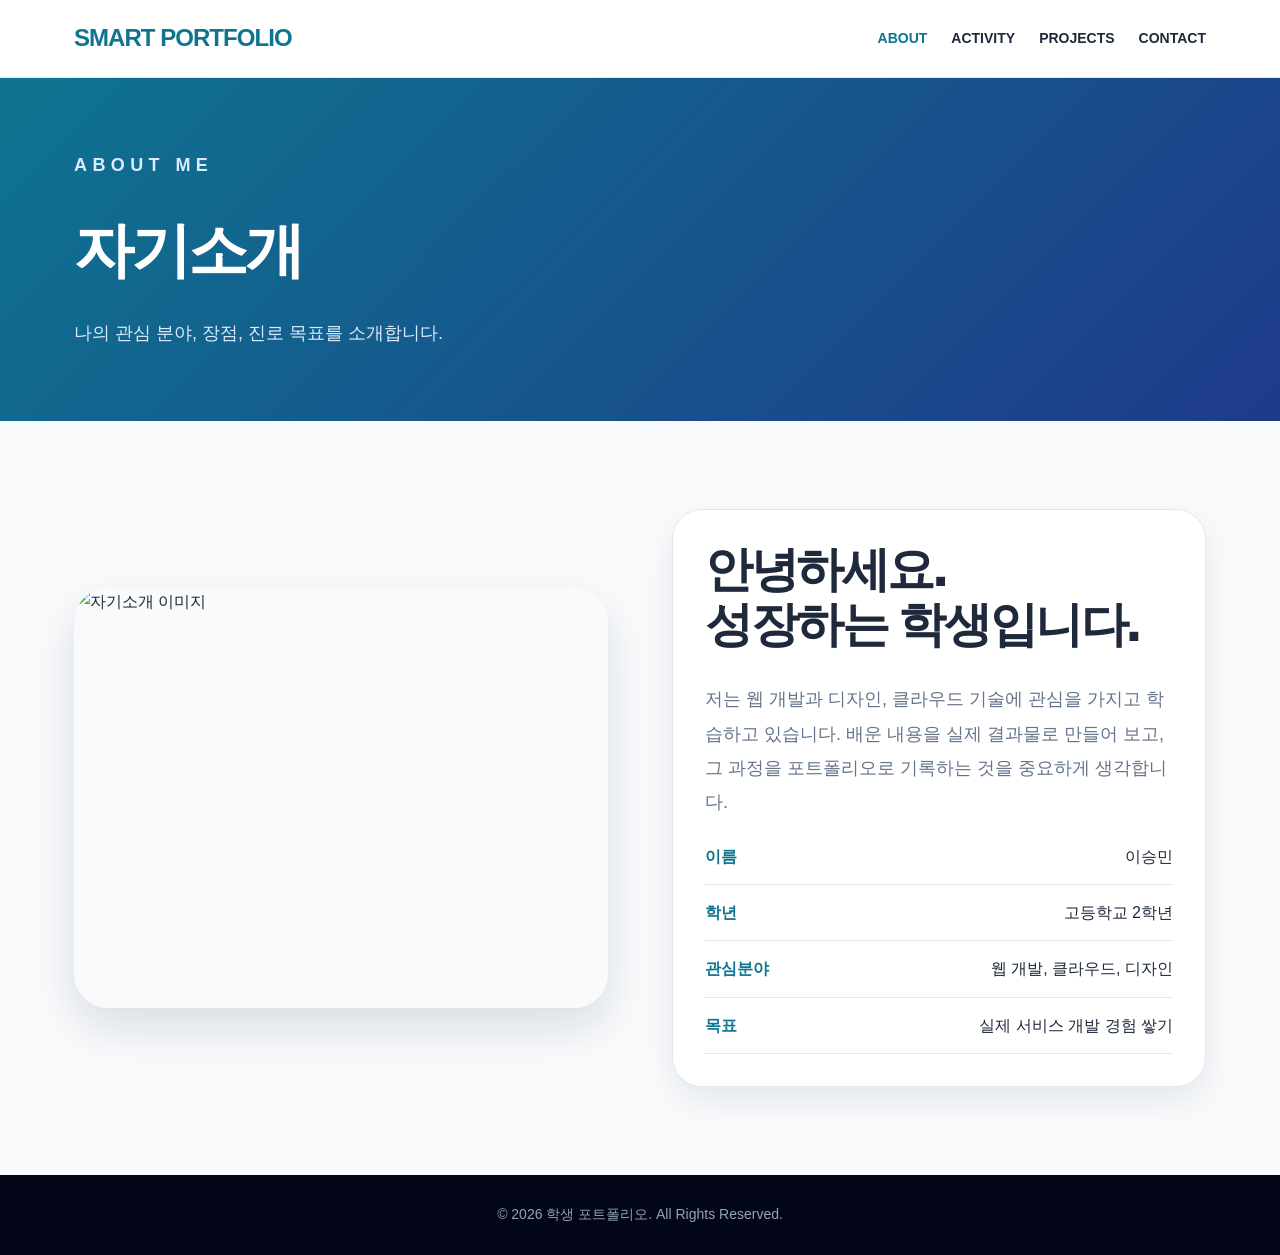
==== about.html @ 68219c9e "Add files via upload" ====
<!DOCTYPE html>
<html lang="ko">
<head>
  <meta charset="UTF-8" />
  <meta name="viewport" content="width=device-width, initial-scale=1.0" />
  <title>자기소개 | 학생 포트폴리오</title>
  <link rel="stylesheet" href="css/style.css" />
</head>
<body>
  <header>
  <nav class="nav">
    <a href="index.html" class="logo">SMART PORTFOLIO</a>
    <ul class="menu">
      <li><a href="about.html" class="active">ABOUT</a></li>
      <li><a href="activity.html" class="">ACTIVITY</a></li>
      <li><a href="projects.html" class="">PROJECTS</a></li>
      <li><a href="contact.html" class="">CONTACT</a></li>
    </ul>
  </nav>
</header>
  <div class="page-title">
    <div class="page-title-inner">
      <p class="eyebrow">About Me</p>
      <h1>자기소개</h1>
      <p>나의 관심 분야, 장점, 진로 목표를 소개합니다.</p>
    </div>
  </div>

  <main>
    <section class="two-grid">
      <div class="detail-image">
        <img src="https://images.unsplash.com/photo-1522202176988-66273c2fd55f?q=80&w=1200&auto=format&fit=crop" alt="자기소개 이미지">
      </div>
      <div class="card">
        <h2 class="section-title">안녕하세요.<br>성장하는 학생입니다.</h2>
        <p class="lead">
          저는 웹 개발과 디자인, 클라우드 기술에 관심을 가지고 학습하고 있습니다. 배운 내용을 실제 결과물로 만들어 보고, 그 과정을 포트폴리오로 기록하는 것을 중요하게 생각합니다.
        </p>
        <div class="info-list">
          <div class="info-item"><strong>이름</strong><span>이승민</span></div>
          <div class="info-item"><strong>학년</strong><span>고등학교 2학년</span></div>
          <div class="info-item"><strong>관심분야</strong><span>웹 개발, 클라우드, 디자인</span></div>
          <div class="info-item"><strong>목표</strong><span>실제 서비스 개발 경험 쌓기</span></div>
        </div>
      </div>
    </section>
  </main>
  <footer>
  © 2026 학생 포트폴리오. All Rights Reserved.
</footer>
</body>
</html>
---- css/style.css ----
* {
  box-sizing: border-box;
  margin: 0;
  padding: 0;
}

html {
  scroll-behavior: smooth;
}

body {
  font-family: "Noto Sans KR", "Pretendard", Arial, sans-serif;
  background: #f8fafc;
  color: #1e293b;
  line-height: 1.7;
}

a {
  color: inherit;
  text-decoration: none;
}

img {
  display: block;
  width: 100%;
}

header {
  position: sticky;
  top: 0;
  z-index: 50;
  background: rgba(255, 255, 255, 0.88);
  backdrop-filter: blur(14px);
  border-bottom: 1px solid #e2e8f0;
}

.nav {
  max-width: 1180px;
  margin: 0 auto;
  padding: 18px 24px;
  display: flex;
  justify-content: space-between;
  align-items: center;
  gap: 24px;
}

.logo {
  font-size: 24px;
  font-weight: 900;
  color: #0e7490;
  letter-spacing: -0.04em;
}

.menu {
  display: flex;
  gap: 24px;
  list-style: none;
  font-size: 14px;
  font-weight: 800;
}

.menu a:hover,
.menu a.active {
  color: #0e7490;
}

.hero {
  position: relative;
  overflow: hidden;
  background: linear-gradient(135deg, #0e7490, #1e3a8a);
  color: white;
}

.hero::before {
  content: "";
  position: absolute;
  width: 420px;
  height: 420px;
  border-radius: 999px;
  background: rgba(34, 211, 238, 0.28);
  filter: blur(70px);
  right: 10%;
  top: 15%;
}

.hero-inner {
  position: relative;
  max-width: 1180px;
  margin: 0 auto;
  padding: 110px 24px;
  display: grid;
  grid-template-columns: 1.05fr 0.95fr;
  gap: 72px;
  align-items: center;
}

.eyebrow {
  color: #a5f3fc;
  text-transform: uppercase;
  letter-spacing: 0.3em;
  font-size: 14px;
  font-weight: 800;
  margin-bottom: 20px;
}

.hero h1 {
  font-size: clamp(44px, 7vw, 76px);
  line-height: 1.05;
  font-weight: 950;
  letter-spacing: -0.06em;
  margin-bottom: 28px;
}

.hero-desc {
  max-width: 560px;
  color: #e2e8f0;
  font-size: 19px;
  margin-bottom: 40px;
}

.button-group {
  display: flex;
  flex-wrap: wrap;
  gap: 14px;
}

.btn {
  display: inline-flex;
  align-items: center;
  justify-content: center;
  padding: 15px 25px;
  border-radius: 18px;
  font-weight: 900;
  transition: 0.25s ease;
  border: 1px solid transparent;
}

.btn-primary {
  background: white;
  color: #155e75;
  box-shadow: 0 16px 32px rgba(15, 23, 42, 0.24);
}

.btn-dark {
  background: #0f172a;
  color: white;
}

.btn-secondary {
  border-color: rgba(255, 255, 255, 0.36);
  color: white;
}

.btn-outline {
  border-color: #cbd5e1;
  color: #334155;
  background: white;
}

.btn:hover {
  transform: translateY(-3px);
}

.hero-card {
  position: relative;
  max-width: 430px;
  margin: 0 auto;
  padding: 24px;
  border-radius: 42px;
  background: rgba(255, 255, 255, 0.12);
  border: 1px solid rgba(255, 255, 255, 0.24);
  backdrop-filter: blur(20px);
  box-shadow: 0 30px 80px rgba(15, 23, 42, 0.28);
}

.hero-card img {
  height: 500px;
  object-fit: cover;
  border-radius: 30px;
}

.page-title {
  background: linear-gradient(135deg, #0e7490, #1e3a8a);
  color: white;
}

.page-title-inner {
  max-width: 1180px;
  margin: 0 auto;
  padding: 72px 24px;
}

.page-title h1 {
  font-size: clamp(38px, 5vw, 60px);
  font-weight: 950;
  letter-spacing: -0.05em;
  margin-bottom: 16px;
}

.page-title p {
  color: #dbeafe;
  font-size: 18px;
}

main section,
.section {
  max-width: 1180px;
  margin: 0 auto;
  padding: 88px 24px;
}

.section-kicker {
  color: #0e7490;
  text-transform: uppercase;
  letter-spacing: 0.22em;
  font-size: 14px;
  font-weight: 900;
  margin-bottom: 14px;
}

.section-title {
  font-size: clamp(32px, 4vw, 48px);
  font-weight: 950;
  line-height: 1.15;
  letter-spacing: -0.05em;
  margin-bottom: 30px;
}

.lead {
  color: #475569;
  font-size: 18px;
  line-height: 1.9;
}

.about-grid,
.two-grid {
  display: grid;
  grid-template-columns: 1fr 1fr;
  gap: 64px;
  align-items: center;
}

.card {
  background: white;
  border: 1px solid #e2e8f0;
  border-radius: 30px;
  padding: 32px;
  box-shadow: 0 14px 34px rgba(15, 23, 42, 0.08);
}

.stat-grid {
  display: grid;
  grid-template-columns: 1fr 1fr;
  gap: 18px;
}

.stat-card {
  padding: 32px;
  border-radius: 30px;
  background: white;
  border: 1px solid #e2e8f0;
  box-shadow: 0 14px 34px rgba(15, 23, 42, 0.08);
}

.stat-card.dark {
  background: #0f172a;
  color: white;
}

.stat-card.accent {
  grid-column: 1 / -1;
  background: #0e7490;
  color: white;
}

.stat-number {
  font-size: 52px;
  line-height: 1;
  font-weight: 950;
  color: #0e7490;
  margin-bottom: 12px;
}

.stat-card.dark .stat-number,
.stat-card.accent .stat-number {
  color: white;
}

.stat-label {
  color: #64748b;
  font-weight: 800;
}

.stat-card.dark .stat-label,
.stat-card.accent .stat-label {
  color: #cbd5e1;
}

.skills-wrap {
  max-width: none;
  background: white;
  border-top: 1px solid #e2e8f0;
  border-bottom: 1px solid #e2e8f0;
}

.skills-inner {
  max-width: 1180px;
  margin: 0 auto;
  padding: 88px 24px;
}

.skills-list {
  display: flex;
  flex-wrap: wrap;
  gap: 16px;
  margin-top: 40px;
}

.skill {
  padding: 15px 24px;
  border-radius: 18px;
  background: #f1f5f9;
  color: #1e293b;
  font-size: 18px;
  font-weight: 900;
  box-shadow: 0 8px 18px rgba(15, 23, 42, 0.05);
  transition: 0.25s ease;
}

.skill:hover {
  background: #0e7490;
  color: white;
  transform: translateY(-3px);
}

.project-grid,
.activity-grid {
  display: grid;
  grid-template-columns: repeat(3, 1fr);
  gap: 28px;
  margin-top: 50px;
}

.project-card {
  overflow: hidden;
  border-radius: 34px;
  background: white;
  border: 1px solid #e2e8f0;
  box-shadow: 0 18px 40px rgba(15, 23, 42, 0.08);
  transition: 0.3s ease;
}

.project-card:hover {
  transform: translateY(-8px);
  box-shadow: 0 28px 60px rgba(15, 23, 42, 0.14);
}

.project-card img {
  height: 250px;
  object-fit: cover;
}

.project-body {
  padding: 30px;
}

.project-body h3,
.card h3 {
  font-size: 24px;
  line-height: 1.3;
  letter-spacing: -0.04em;
  margin-bottom: 16px;
}

.project-body p,
.card p {
  color: #64748b;
  margin-bottom: 24px;
}

.project-link {
  color: #0e7490;
  font-weight: 950;
}

.info-list {
  display: grid;
  gap: 14px;
  margin-top: 24px;
}

.info-item {
  display: flex;
  justify-content: space-between;
  gap: 16px;
  padding-bottom: 14px;
  border-bottom: 1px solid #e2e8f0;
}

.info-item strong {
  color: #0e7490;
  min-width: 110px;
}

.timeline {
  display: grid;
  gap: 18px;
  margin-top: 40px;
}

.timeline-item {
  background: white;
  border-left: 6px solid #0e7490;
  border-radius: 22px;
  padding: 26px;
  border-top: 1px solid #e2e8f0;
  border-right: 1px solid #e2e8f0;
  border-bottom: 1px solid #e2e8f0;
  box-shadow: 0 12px 28px rgba(15, 23, 42, 0.06);
}

.timeline-item span {
  display: inline-block;
  color: #0e7490;
  font-weight: 900;
  margin-bottom: 8px;
}

.detail-image {
  border-radius: 34px;
  overflow: hidden;
  box-shadow: 0 20px 46px rgba(15, 23, 42, 0.12);
}

.detail-image img {
  height: 420px;
  object-fit: cover;
}

.badge-list {
  display: flex;
  flex-wrap: wrap;
  gap: 10px;
  margin: 22px 0;
}

.badge {
  background: #e0f2fe;
  color: #075985;
  border-radius: 999px;
  padding: 8px 14px;
  font-weight: 900;
  font-size: 14px;
}

.contact {
  max-width: none;
  background: #0f172a;
  color: white;
}

.contact-inner {
  max-width: 1180px;
  margin: 0 auto;
  padding: 88px 24px;
  text-align: center;
}

.contact .section-title {
  margin-bottom: 24px;
}

.contact p {
  color: #cbd5e1;
  max-width: 680px;
  margin: 0 auto 38px;
  font-size: 18px;
}

footer {
  background: #020617;
  color: #94a3b8;
  text-align: center;
  padding: 28px 16px;
  font-size: 14px;
}

@media (max-width: 900px) {
  .hero-inner,
  .about-grid,
  .two-grid,
  .project-grid,
  .activity-grid {
    grid-template-columns: 1fr;
  }

  .hero-inner {
    padding: 80px 24px;
  }

  .hero-card img {
    height: 420px;
  }

  .menu {
    gap: 14px;
    flex-wrap: wrap;
    justify-content: flex-end;
  }
}

@media (max-width: 560px) {
  .nav {
    align-items: flex-start;
    flex-direction: column;
  }

  .menu {
    justify-content: flex-start;
  }

  .hero-inner,
  main section,
  .section,
  .skills-inner,
  .contact-inner,
  .page-title-inner {
    padding-left: 18px;
    padding-right: 18px;
  }

  .hero-card img,
  .detail-image img {
    height: 340px;
  }

  .stat-grid {
    grid-template-columns: 1fr;
  }

  .stat-card.accent {
    grid-column: auto;
  }

  .info-item {
    flex-direction: column;
    gap: 4px;
  }
}
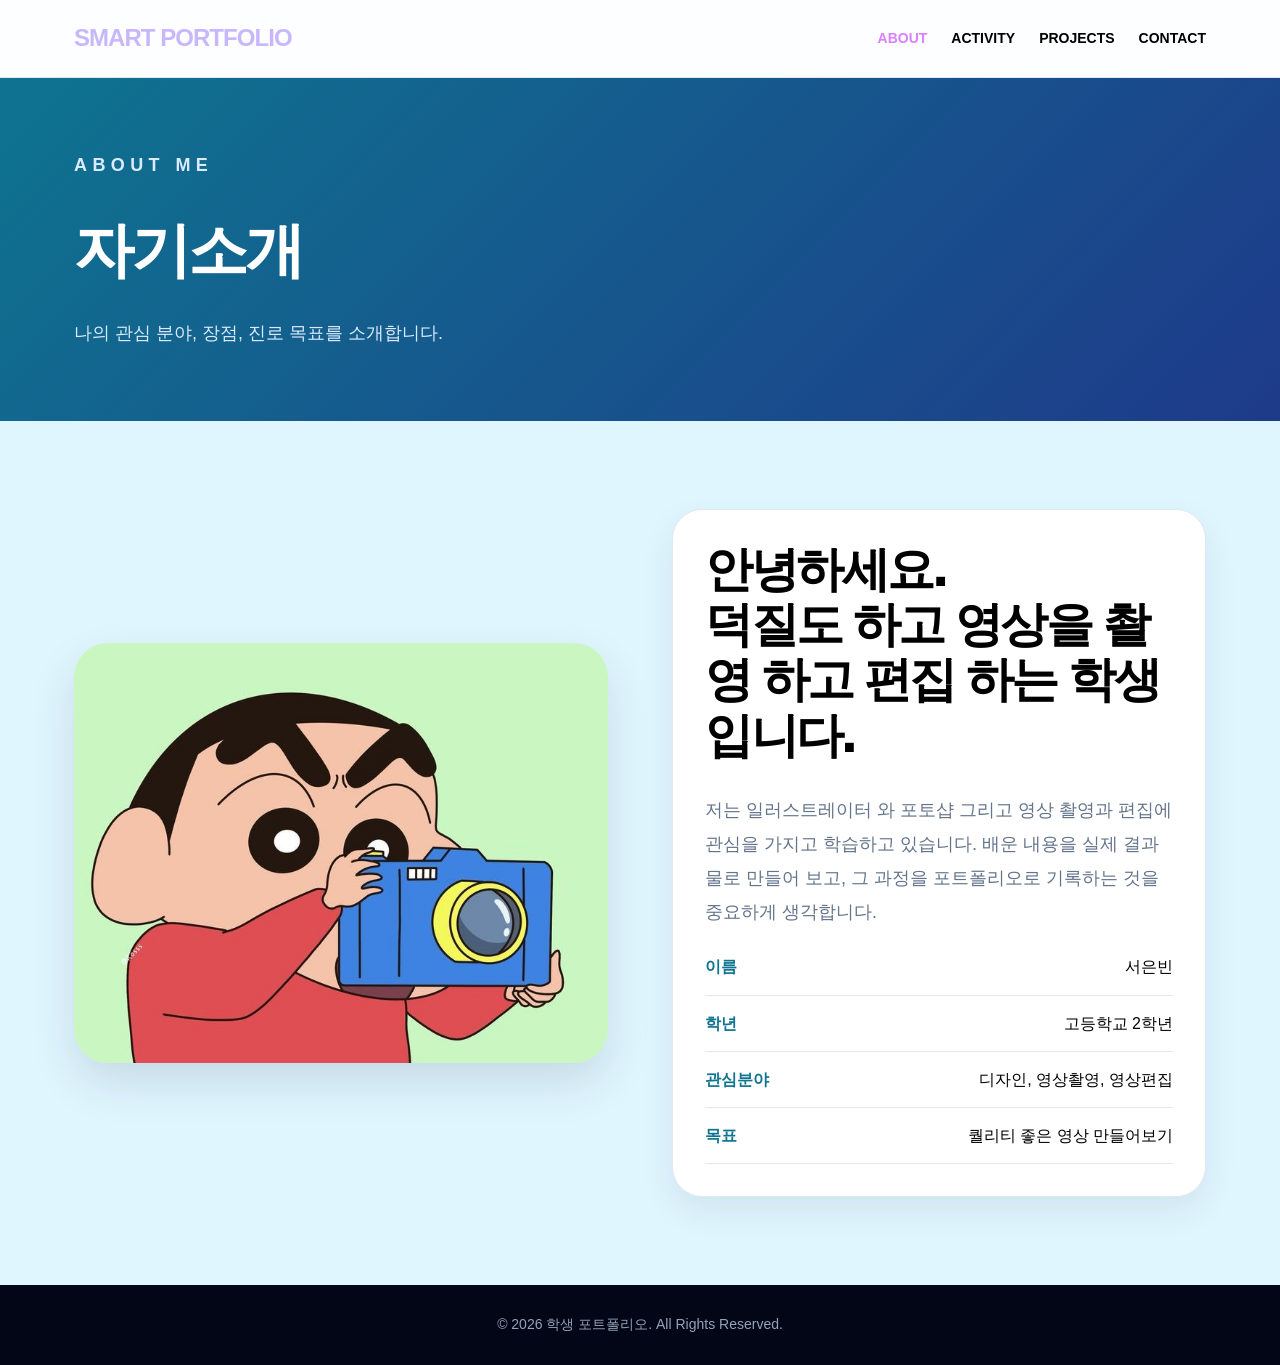
==== commit 007f5690: "Add files via upload" ====
--- a/about.html
+++ b/about.html
@@ -29,18 +29,18 @@
   <main>
     <section class="two-grid">
       <div class="detail-image">
-        <img src="https://images.unsplash.com/photo-1522202176988-66273c2fd55f?q=80&w=1200&auto=format&fit=crop" alt="자기소개 이미지">
+        <img src="images/짱구 (2).jpg" alt="자기소개 이미지">
       </div>
       <div class="card">
-        <h2 class="section-title">안녕하세요.<br>성장하는 학생입니다.</h2>
+        <h2 class="section-title">안녕하세요.<br>덕질도 하고 영상을 촬영 하고  편집 하는 학생입니다.</h2>
         <p class="lead">
-          저는 웹 개발과 디자인, 클라우드 기술에 관심을 가지고 학습하고 있습니다. 배운 내용을 실제 결과물로 만들어 보고, 그 과정을 포트폴리오로 기록하는 것을 중요하게 생각합니다.
+          저는 일러스트레이터 와 포토샵 그리고 영상 촬영과 편집에 관심을 가지고 학습하고 있습니다. 배운 내용을 실제 결과물로 만들어 보고, 그 과정을 포트폴리오로 기록하는 것을 중요하게 생각합니다.
         </p>
         <div class="info-list">
-          <div class="info-item"><strong>이름</strong><span>이승민</span></div>
+          <div class="info-item"><strong>이름</strong><span>서은빈</span></div>
           <div class="info-item"><strong>학년</strong><span>고등학교 2학년</span></div>
-          <div class="info-item"><strong>관심분야</strong><span>웹 개발, 클라우드, 디자인</span></div>
-          <div class="info-item"><strong>목표</strong><span>실제 서비스 개발 경험 쌓기</span></div>
+          <div class="info-item"><strong>관심분야</strong><span>디자인, 영상촬영, 영상편집</span></div>
+          <div class="info-item"><strong>목표</strong><span>퀄리티 좋은 영상 만들어보기</span></div>
         </div>
       </div>
     </section>
--- a/css/style.css
+++ b/css/style.css
@@ -10,8 +10,8 @@
 
 body {
   font-family: "Noto Sans KR", "Pretendard", Arial, sans-serif;
-  background: #f8fafc;
-  color: #1e293b;
+  background: #e0f6ff;
+  color: #000000;
   line-height: 1.7;
 }
 
@@ -47,7 +47,7 @@
 .logo {
   font-size: 24px;
   font-weight: 900;
-  color: #0e7490;
+  color: #c9b7fd;
   letter-spacing: -0.04em;
 }
 
@@ -61,13 +61,13 @@
 
 .menu a:hover,
 .menu a.active {
-  color: #0e7490;
+  color: #db81ff;
 }
 
 .hero {
   position: relative;
   overflow: hidden;
-  background: linear-gradient(135deg, #0e7490, #1e3a8a);
+  background: linear-gradient(135deg, #91c0fd, #1e3a8a);
   color: white;
 }
 
@@ -77,7 +77,7 @@
   width: 420px;
   height: 420px;
   border-radius: 999px;
-  background: rgba(34, 211, 238, 0.28);
+  background: rgba(27, 225, 255, 0.28);
   filter: blur(70px);
   right: 10%;
   top: 15%;
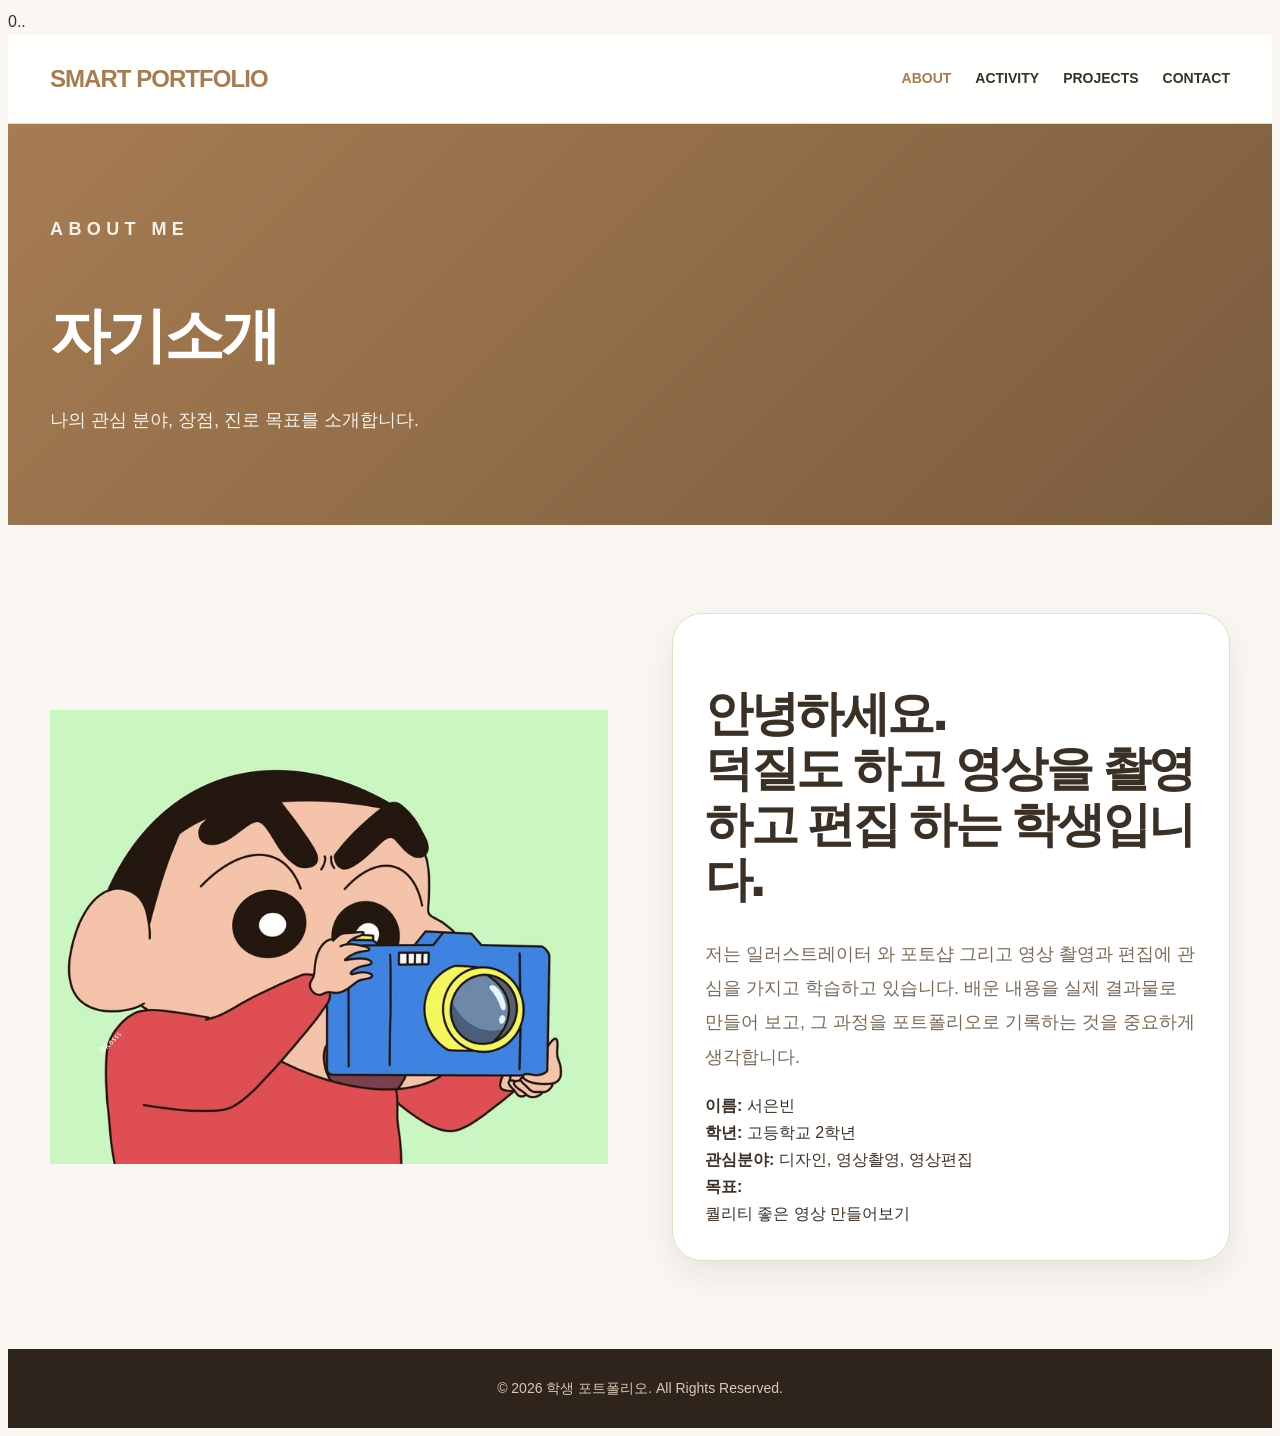
==== commit 80542fa5: "Add files via upload" ====
--- a/about.html
+++ b/about.html
@@ -1,4 +1,4 @@
-<!DOCTYPE html>
+0..<!DOCTYPE html>
 <html lang="ko">
 <head>
   <meta charset="UTF-8" />
@@ -37,10 +37,10 @@
           저는 일러스트레이터 와 포토샵 그리고 영상 촬영과 편집에 관심을 가지고 학습하고 있습니다. 배운 내용을 실제 결과물로 만들어 보고, 그 과정을 포트폴리오로 기록하는 것을 중요하게 생각합니다.
         </p>
         <div class="info-list">
-          <div class="info-item"><strong>이름</strong><span>서은빈</span></div>
-          <div class="info-item"><strong>학년</strong><span>고등학교 2학년</span></div>
-          <div class="info-item"><strong>관심분야</strong><span>디자인, 영상촬영, 영상편집</span></div>
-          <div class="info-item"><strong>목표</strong><span>퀄리티 좋은 영상 만들어보기</span></div>
+          <div class="info-item"><strong>이름: </strong><span>서은빈</span></div>
+          <div class="info-item"><strong>학년: </strong><span>고등학교 2학년</span></div>
+          <div class="info-item"><strong>관심분야: </strong><span>디자인, 영상촬영, 영상편집</span></div>
+          <div class="info-item"><strong>목표: <div class=""></div></strong><span>퀄리티 좋은 영상 만들어보기</span></div>
         </div>
       </div>
     </section>
--- a/css/style.css
+++ b/css/style.css
@@ -1,4 +1,4 @@
-* {
+00.*.0 0{
   box-sizing: border-box;
   margin: 0;
   padding: 0;
@@ -10,8 +10,8 @@
 
 body {
   font-family: "Noto Sans KR", "Pretendard", Arial, sans-serif;
-  background: #e0f6ff;
-  color: #000000;
+  background: #FAF7F2;
+  color: #3B3026;
   line-height: 1.7;
 }
 
@@ -29,9 +29,9 @@
   position: sticky;
   top: 0;
   z-index: 50;
-  background: rgba(255, 255, 255, 0.88);
+  background: rgba(255, 255, 255, 0.92);
   backdrop-filter: blur(14px);
-  border-bottom: 1px solid #e2e8f0;
+  border-bottom: 1px solid #E8DCCB;
 }
 
 .nav {
@@ -47,7 +47,7 @@
 .logo {
   font-size: 24px;
   font-weight: 900;
-  color: #c9b7fd;
+  color: #A67C52;
   letter-spacing: -0.04em;
 }
 
@@ -61,13 +61,13 @@
 
 .menu a:hover,
 .menu a.active {
-  color: #db81ff;
+  color: #A67C52;
 }
 
 .hero {
   position: relative;
   overflow: hidden;
-  background: linear-gradient(135deg, #91c0fd, #1e3a8a);
+  background: linear-gradient(135deg, #E8DCCB, #A67C52);
   color: white;
 }
 
@@ -77,7 +77,7 @@
   width: 420px;
   height: 420px;
   border-radius: 999px;
-  background: rgba(27, 225, 255, 0.28);
+  background: rgba(245, 240, 232, 0.6);
   filter: blur(70px);
   right: 10%;
   top: 15%;
@@ -95,7 +95,7 @@
 }
 
 .eyebrow {
-  color: #a5f3fc;
+  color: #F5F0E8;
   text-transform: uppercase;
   letter-spacing: 0.3em;
   font-size: 14px;
@@ -113,7 +113,7 @@
 
 .hero-desc {
   max-width: 560px;
-  color: #e2e8f0;
+  color: #FDFBF8;
   font-size: 19px;
   margin-bottom: 40px;
 }
@@ -137,23 +137,23 @@
 
 .btn-primary {
   background: white;
-  color: #155e75;
+  color: #7A5C3E;
   box-shadow: 0 16px 32px rgba(15, 23, 42, 0.24);
 }
 
 .btn-dark {
-  background: #0f172a;
+  background: #4B382A;
   color: white;
 }
 
 .btn-secondary {
-  border-color: rgba(255, 255, 255, 0.36);
+  border-color: rgba(255, 255, 255, 0.5);
   color: white;
 }
 
 .btn-outline {
-  border-color: #cbd5e1;
-  color: #334155;
+  border-color: #D8C8B5;
+  color: #7A5C3E;
   background: white;
 }
 
@@ -167,8 +167,8 @@
   margin: 0 auto;
   padding: 24px;
   border-radius: 42px;
-  background: rgba(255, 255, 255, 0.12);
-  border: 1px solid rgba(255, 255, 255, 0.24);
+  background: rgba(255, 255, 255, 0.15);
+  border: 1px solid rgba(255, 255, 255, 0.4);
   backdrop-filter: blur(20px);
   box-shadow: 0 30px 80px rgba(15, 23, 42, 0.28);
 }
@@ -180,7 +180,7 @@
 }
 
 .page-title {
-  background: linear-gradient(135deg, #0e7490, #1e3a8a);
+  background: linear-gradient(135deg, #A67C52, #7A5C3E);
   color: white;
 }
 
@@ -198,7 +198,7 @@
 }
 
 .page-title p {
-  color: #dbeafe;
+  color: #F5F0E8;
   font-size: 18px;
 }
 
@@ -210,7 +210,7 @@
 }
 
 .section-kicker {
-  color: #0e7490;
+  color: #A67C52;
   text-transform: uppercase;
   letter-spacing: 0.22em;
   font-size: 14px;
@@ -227,7 +227,7 @@
 }
 
 .lead {
-  color: #475569;
+  color: #6B5A4A;
   font-size: 18px;
   line-height: 1.9;
 }
@@ -242,7 +242,7 @@
 
 .card {
   background: white;
-  border: 1px solid #e2e8f0;
+  border: 1px solid #E8DCCB;
   border-radius: 30px;
   padding: 32px;
   box-shadow: 0 14px 34px rgba(15, 23, 42, 0.08);
@@ -258,18 +258,18 @@
   padding: 32px;
   border-radius: 30px;
   background: white;
-  border: 1px solid #e2e8f0;
+  border: 1px solid #E8DCCB;
   box-shadow: 0 14px 34px rgba(15, 23, 42, 0.08);
 }
 
 .stat-card.dark {
-  background: #0f172a;
+  background: #4B382A;
   color: white;
 }
 
 .stat-card.accent {
   grid-column: 1 / -1;
-  background: #0e7490;
+  background: #A67C52;
   color: white;
 }
 
@@ -277,7 +277,7 @@
   font-size: 52px;
   line-height: 1;
   font-weight: 950;
-  color: #0e7490;
+  color: #A67C52;
   margin-bottom: 12px;
 }
 
@@ -287,20 +287,20 @@
 }
 
 .stat-label {
-  color: #64748b;
+  color: #8A7968;
   font-weight: 800;
 }
 
 .stat-card.dark .stat-label,
 .stat-card.accent .stat-label {
-  color: #cbd5e1;
+  color: #E8DCCB;
 }
 
 .skills-wrap {
   max-width: none;
   background: white;
-  border-top: 1px solid #e2e8f0;
-  border-bottom: 1px solid #e2e8f0;
+  border-top: 1px solid #E8DCCB;
+  border-bottom: 1px solid #E8DCCB;
 }
 
 .skills-inner {
@@ -319,8 +319,8 @@
 .skill {
   padding: 15px 24px;
   border-radius: 18px;
-  background: #f1f5f9;
-  color: #1e293b;
+  background: #F5F0E8;
+  color: #4B382A;
   font-size: 18px;
   font-weight: 900;
   box-shadow: 0 8px 18px rgba(15, 23, 42, 0.05);
@@ -328,7 +328,7 @@
 }
 
 .skill:hover {
-  background: #0e7490;
+  background: #A67C52;
   color: white;
   transform: translateY(-3px);
 }
@@ -345,7 +345,7 @@
   overflow: hidden;
   border-radius: 34px;
   background: white;
-  border: 1px solid #e2e8f0;
+  border: 1px solid #E8DCCB;
   box-shadow: 0 18px 40px rgba(15, 23, 42, 0.08);
   transition: 0.3s ease;
 }
@@ -355,195 +355,41 @@
   box-shadow: 0 28px 60px rgba(15, 23, 42, 0.14);
 }
 
-.project-card img {
-  height: 250px;
-  object-fit: cover;
-}
-
 .project-body {
   padding: 30px;
 }
 
-.project-body h3,
-.card h3 {
-  font-size: 24px;
-  line-height: 1.3;
-  letter-spacing: -0.04em;
-  margin-bottom: 16px;
-}
-
 .project-body p,
 .card p {
-  color: #64748b;
-  margin-bottom: 24px;
+  color: #7A6A58;
 }
 
 .project-link {
-  color: #0e7490;
-  font-weight: 950;
-}
-
-.info-list {
-  display: grid;
-  gap: 14px;
-  margin-top: 24px;
-}
-
-.info-item {
-  display: flex;
-  justify-content: space-between;
-  gap: 16px;
-  padding-bottom: 14px;
-  border-bottom: 1px solid #e2e8f0;
-}
-
-.info-item strong {
-  color: #0e7490;
-  min-width: 110px;
-}
-
-.timeline {
-  display: grid;
-  gap: 18px;
-  margin-top: 40px;
-}
-
-.timeline-item {
-  background: white;
-  border-left: 6px solid #0e7490;
-  border-radius: 22px;
-  padding: 26px;
-  border-top: 1px solid #e2e8f0;
-  border-right: 1px solid #e2e8f0;
-  border-bottom: 1px solid #e2e8f0;
-  box-shadow: 0 12px 28px rgba(15, 23, 42, 0.06);
-}
-
-.timeline-item span {
-  display: inline-block;
-  color: #0e7490;
-  font-weight: 900;
-  margin-bottom: 8px;
-}
-
-.detail-image {
-  border-radius: 34px;
-  overflow: hidden;
-  box-shadow: 0 20px 46px rgba(15, 23, 42, 0.12);
-}
-
-.detail-image img {
-  height: 420px;
-  object-fit: cover;
-}
-
-.badge-list {
-  display: flex;
-  flex-wrap: wrap;
-  gap: 10px;
-  margin: 22px 0;
-}
-
-.badge {
-  background: #e0f2fe;
-  color: #075985;
-  border-radius: 999px;
-  padding: 8px 14px;
-  font-weight: 900;
-  font-size: 14px;
+  color: #A67C52;
+  font-weight: 950;
 }
 
 .contact {
   max-width: none;
-  background: #0f172a;
-  color: white;
-}
-
-.contact-inner {
-  max-width: 1180px;
-  margin: 0 auto;
-  padding: 88px 24px;
-  text-align: center;
-}
-
-.contact .section-title {
-  margin-bottom: 24px;
+  background: #4B382A;
+  color: white;
 }
 
 .contact p {
-  color: #cbd5e1;
-  max-width: 680px;
-  margin: 0 auto 38px;
-  font-size: 18px;
+  color: #E8DCCB;
 }
 
 footer {
-  background: #020617;
-  color: #94a3b8;
+  background: #2F241C;
+  color: #D8C8B5;
   text-align: center;
   padding: 28px 16px;
   font-size: 14px;
 }
-
-@media (max-width: 900px) {
-  .hero-inner,
-  .about-grid,
-  .two-grid,
-  .project-grid,
-  .activity-grid {
-    grid-template-columns: 1fr;
-  }
-
-  .hero-inner {
-    padding: 80px 24px;
-  }
-
-  .hero-card img {
-    height: 420px;
-  }
-
-  .menu {
-    gap: 14px;
-    flex-wrap: wrap;
-    justify-content: flex-end;
-  }
-}
-
-@media (max-width: 560px) {
-  .nav {
-    align-items: flex-start;
-    flex-direction: column;
-  }
-
-  .menu {
-    justify-content: flex-start;
-  }
-
-  .hero-inner,
-  main section,
-  .section,
-  .skills-inner,
-  .contact-inner,
-  .page-title-inner {
-    padding-left: 18px;
-    padding-right: 18px;
-  }
-
-  .hero-card img,
-  .detail-image img {
-    height: 340px;
-  }
-
-  .stat-grid {
-    grid-template-columns: 1fr;
-  }
-
-  .stat-card.accent {
-    grid-column: auto;
-  }
-
-  .info-item {
-    flex-direction: column;
-    gap: 4px;
-  }
-}
+.contact-inner {
+  text-align: left;
+  max-width: 700px;
+  margin: 0 auto;
+  padding-top: 40px;
+    padding-bottom: 40px;
+}
